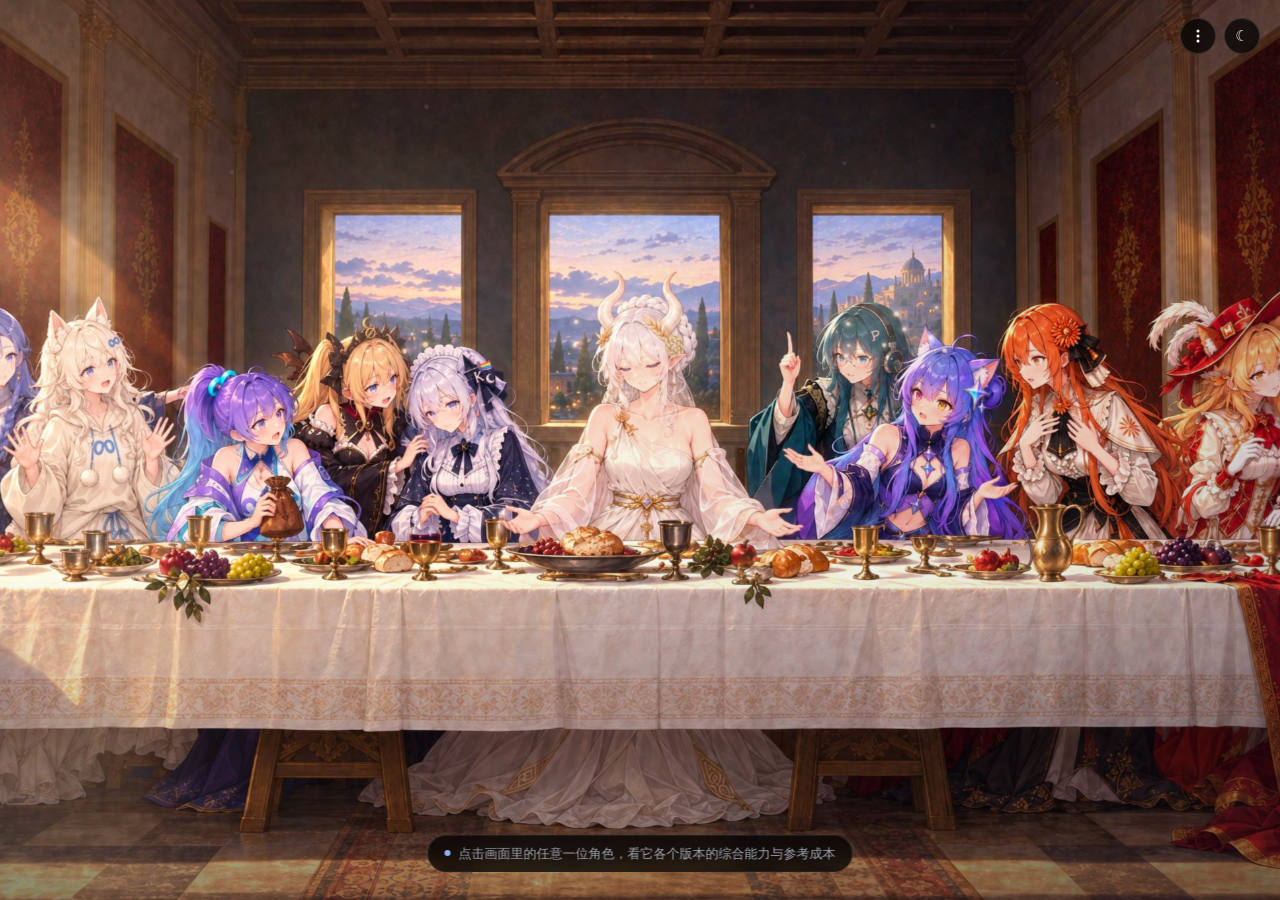
==== last-token-we/index.html @ 9212ab15 "最后的 Token：网页版 + Wallpaper Engine 壁纸版 - last-token/      点角色看模型家族各版本能力（ZeroEval general）与参考价格的互动网页 - " ====
<!DOCTYPE html>
<html lang="zh-CN" class="dark">
<head>
<meta charset="utf-8">
<meta name="viewport" content="width=device-width, initial-scale=1">
<title>最后的 Token · AI 拟人图鉴与模型账本</title>
<meta name="description" content="一张 AI 模型拟人化的“最后的晚餐”，点击画面里的任意角色，查看它各个版本的综合能力与参考成本。">
<link rel="icon" href="data:image/svg+xml,%3Csvg xmlns='http://www.w3.org/2000/svg' viewBox='0 0 32 32'%3E%3Crect width='32' height='32' rx='9' fill='%23f3f4f6'/%3E%3Ctext x='16' y='22' font-family='sans-serif' font-size='17' font-weight='600' fill='%23111827' text-anchor='middle'%3ET%3C/text%3E%3C/svg%3E">
<link rel="stylesheet" href="styles.css">
</head>
<body>

<!-- ========== 画面本体：黄昏宴会厅 + 氛围层 + 角色热区 ========== -->
<div id="stage" aria-hidden="true">

  <!-- 图片所在的空间：整体缩放与平移，热区跟着一起动 -->
  <div id="space">
    <div class="photo"></div>
    <div class="beams" id="beams"></div>
    <div class="windows" id="windows"></div>
    <div class="hotspots" id="hotspots"></div>
  </div>

  <!-- 前景氛围层 -->
  <canvas id="motes"></canvas>
  <div id="cool"></div>
  <div id="wash"></div>
  <div id="ambient"></div>
  <div id="lantern"></div>
  <div id="vignette"></div>
  <canvas id="grain"></canvas>
  <div id="fade"></div>
</div>

<!-- ========== 界面层 ========== -->
<div id="controls">
  <button type="button" id="btn-about" class="ctl icon" aria-label="图鉴与来源" aria-haspopup="dialog" title="图鉴与来源">
    <svg viewBox="0 0 16 16" width="16" height="16" aria-hidden="true" fill="currentColor">
      <circle cx="8" cy="3.1" r="1.5"></circle><circle cx="8" cy="8" r="1.5"></circle><circle cx="8" cy="12.9" r="1.5"></circle>
    </svg>
  </button>
  <button type="button" id="btn-theme" class="ctl icon" aria-label="切换明暗主题" title="切换明暗主题">
    <span data-theme-icon>☾</span>
  </button>
</div>

<p id="hint" role="status">
  <span class="dot" aria-hidden="true"></span>
  点击画面里的任意一位角色，看它各个版本的综合能力与参考成本
</p>

<div id="scrim" hidden></div>

<!-- ========== 角色档案面板 ========== -->
<aside id="panel" aria-labelledby="p-name" aria-hidden="true" hidden>
  <div class="panel-top">
    <div>
      <p class="eyebrow" id="p-eyebrow">角色档案</p>
      <h2 id="p-name">—</h2>
      <p class="panel-org" id="p-org">—</p>
    </div>
    <button type="button" id="p-close" class="icon-btn" aria-label="关闭档案面板">✕</button>
  </div>
  <p class="panel-look" id="p-look"></p>
  <div class="panel-body" id="p-body"></div>
</aside>

<!-- ========== 图鉴与来源 ========== -->
<dialog id="about" aria-labelledby="about-title">
  <div class="about-top">
    <h2 id="about-title">图鉴与来源</h2>
    <button type="button" id="about-close" class="icon-btn" aria-label="关闭">✕</button>
  </div>
  <p class="about-lead">
    这张画里坐着 13 位 AI 模型的拟人形象。点画面里的角色，或点下面任意一行，都能打开它的档案：
    各个版本的综合能力（ZeroEval general 指数）和参考价格。
  </p>
  <ul id="about-list" class="about-list"></ul>

  <h3>数据来源</h3>
  <ul id="about-sources" class="about-sources"></ul>
  <p class="about-note" id="about-state"></p>

  <h3>形象来源与授权</h3>
  <p class="about-note">
    角色的拟人设计与立绘来自
    <a href="https://genderswapai.com/zh-CN/ai-gijinka" target="_blank" rel="noreferrer">genderswapai.com 的 AI 拟人图鉴</a>，
    原画作者为 ZipZipPipe 及社区画师，采用
    <a href="https://creativecommons.org/licenses/by-nc-sa/4.0/" target="_blank" rel="noreferrer">CC BY-NC-SA 4.0</a>
    授权。本站为非商业的同人展示，角色形象版权归原作者所有。
  </p>
  <p class="about-note">
    画中每位角色与厂商的对应关系，是用图鉴的立绘与画中人物的发色、服饰、徽章逐个比对得出的。
  </p>

  <h3>版权与数据</h3>
  <p class="about-note">
    角色形象 © genderswapai.com 图鉴作者（CC BY-NC-SA 4.0）· 能力与价格数据来自 ZeroEval / LLM Stats 与 OpenRouter。
  </p>
  <p class="about-note">
    <button type="button" id="data-status" class="status" title="点击重新拉取实时数据">数据加载中…</button>
  </p>
</dialog>

<script>window.LAST_TOKEN_WALLPAPER = true;</script>
<script src="data/models-snapshot.js"></script>
<script src="data/model-data.js"></script>
<script src="ambience.js"></script>
<script src="app.js"></script>
<script src="wallpaper.js"></script>
</body>
</html>
---- last-token-we/styles.css ----
/* ==========================================================================
   最后的 Token · 样式
   --------------------------------------------------------------------------
   分两部分：
     一、画面层 —— 照片、光柱、窗户、尘埃、暗角、颗粒（坐标基于原图 2880x1440 的百分比）
     二、界面层 —— 面板、按钮、列表、表格，用的是 GitHub 式的克制语言：
         实底、1px 描边、系统字体、单一蓝色强调，深度只靠细线不靠阴影。
   ========================================================================== */

/* ========== 一、画面层 ========== */

:root {
  --warm: 255 202 148;
  --intensity: 1;
  --light: 1;
  --glow: 1;
}

#stage {
  position: fixed;
  inset: 0;
  overflow: hidden;
  background: #05040a;
  z-index: 0;
}

#space {
  position: absolute;
  transform-origin: 50% 50%;
  will-change: transform;
}

.photo {
  position: absolute;
  inset: 0;
  background: #000 url("assets/bg.jpg") center / 100% 100% no-repeat;
  filter: saturate(1.07) contrast(1.07) brightness(0.99);
}

/* 阳光光柱 */
.beams { position: absolute; inset: 0; mix-blend-mode: screen; pointer-events: none; }
.beam { position: absolute; filter: blur(26px); will-change: opacity; }

/* 后墙三扇窗 */
.windows { position: absolute; inset: 0; pointer-events: none; }
.winwrap { position: absolute; }
.win-halo {
  position: absolute;
  inset: -55%;
  mix-blend-mode: screen;
  filter: blur(16px);
  background: radial-gradient(closest-side, rgb(var(--warm) / .24), rgb(var(--warm) / .08) 55%, transparent 78%);
  will-change: opacity;
}
.win { position: absolute; inset: 0; overflow: hidden; mix-blend-mode: screen; }
.win-sky {
  position: absolute;
  inset: -18% -26%;
  background: radial-gradient(112% 78% at 50% 46%, rgb(255 214 170 / .34), rgb(255 168 122 / .13) 52%, transparent 80%);
  animation: skyDrift 26s ease-in-out infinite alternate;
  will-change: transform, opacity;
}
@keyframes skyDrift {
  from { transform: translate3d(-2.5%, 0, 0); }
  to   { transform: translate3d(2.5%, .8%, 0); }
}
.win-tw { position: absolute; left: 0; right: 0; bottom: 0; height: 44%; }
.win-tw i {
  position: absolute;
  width: 4px; height: 4px;
  margin: -2px 0 0 -2px;
  border-radius: 50%;
  background: rgb(255 228 180);
  box-shadow: 0 0 5px 1px rgb(255 190 120 / .85);
  filter: blur(.4px);
  animation: twinkle 5s ease-in-out infinite;
  will-change: opacity;
}
@keyframes twinkle {
  0%, 100% { opacity: .10; }
  42%      { opacity: .92; }
  68%      { opacity: .38; }
}

/* 尘埃 */
#motes {
  position: absolute;
  inset: -6%;
  width: 112%; height: 112%;
  mix-blend-mode: screen;
  pointer-events: none;
}
#cool {
  position: absolute;
  inset: -4%;
  background: linear-gradient(118deg, transparent 40%, rgb(92 118 186 / .17) 86%);
  mix-blend-mode: multiply;
  opacity: .85;
  pointer-events: none;
}
#wash {
  position: absolute;
  inset: -6%;
  mix-blend-mode: screen;
  pointer-events: none;
  background:
    radial-gradient(58% 64% at 3% 14%, rgb(var(--warm) / .34), rgb(var(--warm) / .09) 48%, transparent 76%),
    radial-gradient(48% 42% at 9% 94%, rgb(var(--warm) / .18), transparent 72%);
  will-change: opacity, transform;
}
#ambient {
  position: absolute;
  inset: 0;
  background: rgb(var(--warm) / .03);
  mix-blend-mode: screen;
  pointer-events: none;
  will-change: opacity;
}
#lantern {
  position: absolute;
  left: 0; top: 0;
  width: 42vmax; height: 42vmax;
  margin: -21vmax 0 0 -21vmax;
  background: radial-gradient(closest-side, rgb(var(--warm) / .28), rgb(var(--warm) / .07) 48%, transparent 74%);
  mix-blend-mode: screen;
  opacity: 0;
  pointer-events: none;
  will-change: transform, opacity;
}
#vignette {
  position: absolute;
  inset: -6%;
  pointer-events: none;
  will-change: transform, opacity;
  background:
    radial-gradient(116% 102% at 42% 46%, rgba(0,0,0,0) 36%, rgb(10 6 18 / .46) 74%, rgb(6 4 12 / .80) 100%),
    linear-gradient(to top, rgb(10 5 2 / .36), rgba(0,0,0,0) 38%);
}
#grain {
  position: absolute;
  inset: 0;
  width: 100%; height: 100%;
  opacity: .05;
  mix-blend-mode: overlay;
  pointer-events: none;
}
#fade {
  position: absolute;
  inset: 0;
  background: #05040a;
  opacity: 1;
  transition: opacity 1.8s ease-out;
  pointer-events: none;
}

/* ---------- 角色热区：跟着 #space 一起平移缩放 ---------- */

.hotspots { position: absolute; inset: 0; }

.spot {
  position: absolute;
  padding: 0;
  border: 1px solid transparent;
  border-radius: 18px;
  background: transparent;
  color: inherit;
  font: inherit;
  cursor: pointer;
  transition: background-color 160ms var(--ease), border-color 160ms var(--ease);
}
.spot::after {
  content: "";
  position: absolute;
  inset: -1px;
  border-radius: inherit;
  background: radial-gradient(58% 62% at 50% 46%, rgb(var(--warm) / .22), transparent 72%);
  opacity: 0;
  transition: opacity 180ms var(--ease);
  pointer-events: none;
}
.spot:hover, .spot:focus-visible {
  border-color: rgb(var(--warm) / .55);
  background: rgb(255 240 220 / .05);
  outline: none;
}
.spot:hover::after, .spot:focus-visible::after { opacity: 1; }
.spot:focus-visible { box-shadow: 0 0 0 3px rgb(255 214 170 / .45); }

.spot-tag {
  position: absolute;
  left: 50%;
  bottom: 8px;
  transform: translateX(-50%);
  white-space: nowrap;
  padding: 3px 9px;
  border-radius: 9999px;
  background: rgb(8 6 4 / .78);
  border: 1px solid rgb(var(--warm) / .40);
  color: #ffe9cf;
  font-size: 12px;
  line-height: 1.4;
  letter-spacing: .01em;
  opacity: 0;
  transition: opacity 160ms var(--ease);
  pointer-events: none;
}
.spot:hover .spot-tag, .spot:focus-visible .spot-tag { opacity: 1; }
.spot.is-active { border-color: rgb(var(--warm) / .75); background: rgb(255 240 220 / .07); }
.spot.is-active .spot-tag { opacity: 1; }

/* ========== 二、界面层 ========== */

:root {
  color-scheme: dark;
  --brand-300: #8ab4f8; --brand-500: #4285f4; --brand-600: #8ab4f8; --brand-700: #8ab4f8;
  --gray-100: #f3f4f6; --gray-500: #6b7280;
  --bg: #000000; --surface: #0d0d0d; --surface-2: #121212;
  --border: #1f1f1f; --control-border: #303030;
  --fg: #f3f4f6; --fg-muted: #9ca3af; --fg-faint: #6b7280;
  --accent-bg: #f3f4f6; --accent-fg: #111827;
  --good: #4ade80; --warn: #fbbf24;
  --radius-control: 6px; --radius-card: 12px;
  --ease: cubic-bezier(0.2, 0.7, 0.3, 1);
  --panel-w: 460px;
}

html:not(.dark) {
  color-scheme: light;
  --brand-600: #1a73e8; --brand-700: #0b57d0;
  --bg: #ffffff; --surface: #ffffff; --surface-2: #f9fafb;
  --border: #e5e7eb; --control-border: #d1d5db;
  --fg: #111827; --fg-muted: #4b5563; --fg-faint: #6b7280;
  --accent-bg: #111827; --accent-fg: #ffffff;
  --good: #15803d; --warn: #b45309;
}

* { margin: 0; padding: 0; box-sizing: border-box; }

html, body {
  width: 100%;
  height: 100%;
  overflow: hidden;
  background: #05040a;
}

body {
  font-family: ui-sans-serif, system-ui, -apple-system, "Segoe UI", Roboto,
    "PingFang SC", "Microsoft YaHei", sans-serif;
  -webkit-font-smoothing: antialiased;
  color: var(--fg);
  font-size: 14px;
  line-height: 1.5;
}

h1, h2, h3 { font-weight: 600; letter-spacing: -0.025em; }
code, .mono { font-family: ui-monospace, SFMono-Regular, Menlo, Consolas, monospace; }

.sr-only {
  position: absolute; width: 1px; height: 1px; padding: 0; margin: -1px;
  overflow: hidden; clip: rect(0 0 0 0); white-space: nowrap; border: 0;
}

:focus-visible { outline: 3px solid rgb(107 114 128 / .55); outline-offset: 2px; }

/* ---------- 右上角按钮 ---------- */

#controls {
  position: fixed;
  right: 20px; top: 18px;
  z-index: 12;
  display: flex;
  gap: 8px;
}
.ctl {
  height: 36px;
  padding: 0 13px;
  border-radius: 9999px;
  border: 1px solid var(--control-border);
  background: color-mix(in srgb, var(--bg) 72%, transparent);
  backdrop-filter: blur(10px);
  -webkit-backdrop-filter: blur(10px);
  color: var(--fg);
  font-size: 13px;
  font-family: inherit;
  cursor: pointer;
  transition: background-color 150ms var(--ease), border-color 150ms var(--ease);
}
.ctl:hover { background: var(--surface-2); }
.ctl.icon { width: 36px; padding: 0; display: inline-flex; align-items: center; justify-content: center; }
#btn-theme { font-size: 15px; }

/* ---------- 操作提示 ---------- */

#hint {
  position: fixed;
  left: 50%; bottom: 28px;
  transform: translateX(-50%);
  z-index: 12;
  display: flex;
  align-items: center;
  gap: 8px;
  padding: 8px 16px;
  border-radius: 9999px;
  background: color-mix(in srgb, var(--bg) 74%, transparent);
  border: 1px solid var(--border);
  backdrop-filter: blur(10px);
  -webkit-backdrop-filter: blur(10px);
  color: var(--fg-muted);
  font-size: 13px;
  transition: opacity 400ms var(--ease), transform 400ms var(--ease);
}
#hint .dot {
  width: 6px; height: 6px;
  border-radius: 50%;
  background: var(--brand-600);
  animation: breathe 2.6s ease-in-out infinite;
}
@keyframes breathe { 0%, 100% { opacity: .35; } 50% { opacity: 1; } }
#hint.is-gone { opacity: 0; transform: translate(-50%, 8px); pointer-events: none; }

/* ---------- 右下角：版权与数据状态搬进了「图鉴与来源」窗口 ---------- */

#data-status {
  border: 0;
  padding: 0;
  background: none;
  font: inherit;
  font-size: 12px;
  color: var(--brand-700);
  cursor: pointer;
  text-align: left;
  text-decoration: underline;
  text-underline-offset: 3px;
  transition: color 150ms var(--ease);
}
#data-status:hover { color: var(--fg); }
#data-status .ok { color: var(--good); }
#data-status .warn { color: var(--warn); }

/* 浮在画面上的小标签，字要能顶住明亮的背景 */
#controls .ctl, #hint { text-shadow: none; }

/* 面板停在哪一边，右上角那排按钮就整体让位，别被盖住 */
#controls { transition: opacity 400ms var(--ease), right 240ms var(--ease); }
body.panel-right #controls { right: calc(var(--panel-w) + 20px); }

/* 壁纸模式：鼠标停下几秒就把浮层收干净，桌面上只剩画面 */
body.idle #controls, body.idle #hint { opacity: 0; pointer-events: none; }

/* ---------- 遮罩 ---------- */

#scrim {
  position: fixed;
  inset: 0;
  z-index: 14;
  background: rgb(0 0 0 / .42);
  opacity: 0;
  transition: opacity 160ms var(--ease);
}
#scrim.is-on { opacity: 1; }
#scrim[hidden] { display: none; }

/* ---------- 角色档案面板 ---------- */

#panel {
  position: fixed;
  top: 0; right: 0; bottom: 0;
  z-index: 16;
  width: var(--panel-w);
  max-width: 100vw;
  display: flex;
  flex-direction: column;
  background: var(--surface);
  border-left: 1px solid var(--border);
  transform: translateX(102%);
  transition: transform 240ms var(--ease);
}
#panel[hidden] { display: none; }
#panel.is-open { transform: translateX(0); }

/* 点到画面右半边的人物时，面板改停到左边，免得把刚点开的角色盖住 */
#panel.dock-left {
  right: auto;
  left: 0;
  border-left: 0;
  border-right: 1px solid var(--border);
  transform: translateX(-102%);
}
#panel.dock-left.is-open { transform: translateX(0); }
/* 换边的一瞬间关掉动画，不然会看到它从一边“飘”到另一边 */
#panel.no-anim, #panel.no-anim * { transition: none !important; }

.panel-top {
  display: flex;
  align-items: flex-start;
  justify-content: space-between;
  gap: 12px;
  padding: 20px 20px 0;
}
.eyebrow {
  font-size: 10px;
  letter-spacing: .16em;
  text-transform: uppercase;
  font-family: ui-monospace, SFMono-Regular, Menlo, Consolas, monospace;
  color: var(--brand-600);
  margin-bottom: 6px;
}
.panel-top h2 { font-size: 24px; line-height: 1.2; }
.panel-org { font-size: 12px; color: var(--fg-faint); margin-top: 3px; }
.panel-look {
  padding: 12px 20px 0;
  font-size: 13px;
  color: var(--fg-muted);
}
.icon-btn {
  flex: none;
  width: 32px; height: 32px;
  border-radius: var(--radius-control);
  border: 1px solid var(--control-border);
  background: transparent;
  color: var(--fg-muted);
  font-size: 13px;
  font-family: inherit;
  cursor: pointer;
  transition: color 150ms var(--ease), border-color 150ms var(--ease), background-color 150ms var(--ease);
}
.icon-btn:hover { color: var(--fg); border-color: var(--fg-faint); background: var(--surface-2); }

.panel-body {
  flex: 1;
  min-height: 0;
  overflow-y: auto;
  padding: 18px 20px 28px;
  scrollbar-width: thin;
  scrollbar-color: var(--control-border) transparent;
}
.panel-body::-webkit-scrollbar { width: 8px; }
.panel-body::-webkit-scrollbar-thumb { background: var(--control-border); border-radius: 9999px; }

/* 分区 */
.sec { margin-bottom: 22px; }
.sec:last-child { margin-bottom: 4px; }
.sec-head {
  display: flex;
  align-items: baseline;
  justify-content: space-between;
  gap: 10px;
  margin-bottom: 10px;
}
.sec-head h3 { font-size: 13px; letter-spacing: 0; }
.sec-head span { font-size: 11px; color: var(--fg-faint); }

/* 综合能力卡 */
.ability {
  border: 1px solid var(--border);
  border-radius: var(--radius-card);
  padding: 16px;
  background: var(--surface-2);
}
.ability-top { display: flex; align-items: flex-end; justify-content: space-between; gap: 12px; }
.ability-num {
  font-family: ui-monospace, SFMono-Regular, Menlo, Consolas, monospace;
  font-size: 34px;
  line-height: 1;
  font-weight: 600;
  letter-spacing: -0.03em;
}
.ability-num small { font-size: 12px; font-weight: 400; color: var(--fg-faint); margin-left: 6px; letter-spacing: 0; }
.ability-who { text-align: right; font-size: 12px; color: var(--fg-muted); }
.ability-who b { display: block; color: var(--fg); font-size: 13px; font-weight: 500; }
.bar {
  position: relative;
  height: 6px;
  margin-top: 14px;
  border-radius: 9999px;
  background: color-mix(in srgb, var(--fg-faint) 25%, transparent);
  overflow: hidden;
}
.bar > i {
  position: absolute;
  inset: 0 auto 0 0;
  border-radius: 9999px;
  background: var(--brand-600);
}
.bar-note { display: flex; flex-wrap: wrap; justify-content: space-between; gap: 2px 12px; margin-top: 6px; font-size: 11px; color: var(--fg-faint); }

/* 版本列表 */
.chips { display: flex; gap: 6px; flex-wrap: wrap; }
.chip {
  border-radius: 9999px;
  border: 1px solid var(--border);
  background: transparent;
  color: var(--fg-muted);
  padding: 4px 10px;
  font-size: 12px;
  font-family: inherit;
  cursor: pointer;
  transition: color 150ms var(--ease), border-color 150ms var(--ease), background-color 150ms var(--ease);
}
.chip:hover { background: var(--surface-2); color: var(--fg); }
.chip[aria-pressed="true"] { background: #e8f0fe14; border-color: var(--brand-600); color: var(--brand-600); }

.vlist {
  margin-top: 10px;
  max-height: 18rem;
  overflow-y: auto;
  border: 1px solid var(--border);
  border-radius: var(--radius-card);
  scrollbar-width: thin;
  scrollbar-color: var(--control-border) transparent;
}
.vrow {
  display: grid;
  grid-template-columns: 1fr auto auto;
  align-items: center;
  gap: 10px;
  width: 100%;
  padding: 9px 12px;
  border: 0;
  border-bottom: 1px solid var(--border);
  background: transparent;
  color: inherit;
  font: inherit;
  text-align: left;
  cursor: pointer;
  transition: background-color 150ms var(--ease);
}
.vrow:last-child { border-bottom: 0; }
.vrow:hover { background: var(--surface-2); }
.vrow[aria-current="true"] { background: #e8f0fe12; }
.vrow[aria-current="true"] .vname { color: var(--brand-600); }
.vname { font-size: 13px; font-weight: 500; overflow: hidden; text-overflow: ellipsis; white-space: nowrap; }
.vdate { font-size: 11px; color: var(--fg-faint); font-family: ui-monospace, SFMono-Regular, Menlo, Consolas, monospace; }
.vscore {
  font-size: 12px;
  font-family: ui-monospace, SFMono-Regular, Menlo, Consolas, monospace;
  color: var(--fg);
  min-width: 40px;
  text-align: right;
}
.vscore.is-none { color: var(--fg-faint); }

/* 详情：键值表 */
.kv {
  display: grid;
  grid-template-columns: auto 1fr;
  gap: 7px 14px;
  padding: 14px;
  border: 1px solid var(--border);
  border-radius: var(--radius-card);
  font-size: 13px;
}
.kv dt { color: var(--fg-faint); white-space: nowrap; font-size: 12px; }
.kv dd { text-align: right; }

/* 基准分 */
.bench { margin-top: 12px; }
.bench-row {
  display: grid;
  grid-template-columns: 1fr 46px;
  gap: 4px 10px;
  align-items: center;
  padding: 6px 0;
  border-bottom: 1px solid var(--border);
}
.bench-row:last-child { border-bottom: 0; }
.bench-name { font-size: 12px; }
.bench-name em { font-style: normal; color: var(--fg-faint); font-size: 11px; margin-left: 6px; }
.bench-val {
  font-size: 12px;
  text-align: right;
  font-family: ui-monospace, SFMono-Regular, Menlo, Consolas, monospace;
}
.bench-bar {
  grid-column: 1 / -1;
  height: 4px;
  border-radius: 9999px;
  background: color-mix(in srgb, var(--fg-faint) 22%, transparent);
  overflow: hidden;
}
.bench-bar > i { display: block; height: 100%; border-radius: 9999px; background: var(--brand-500); }

/* 价格表 */
table.price {
  width: 100%;
  border-collapse: collapse;
  font-size: 13px;
  border: 1px solid var(--border);
  border-radius: var(--radius-card);
  overflow: hidden;
}
table.price th, table.price td {
  padding: 8px 12px;
  text-align: right;
  border-bottom: 1px solid var(--border);
  font-weight: 400;
}
table.price th:first-child, table.price td:first-child { text-align: left; }
table.price thead th { color: var(--fg-faint); font-size: 11px; font-weight: 500; }
table.price tbody tr:last-child td { border-bottom: 0; }
table.price td.mono { font-family: ui-monospace, SFMono-Regular, Menlo, Consolas, monospace; }
table.price .total { font-weight: 600; }

.note { margin-top: 8px; font-size: 11px; color: var(--fg-faint); line-height: 1.6; }
.empty {
  padding: 14px;
  border: 1px dashed var(--control-border);
  border-radius: var(--radius-card);
  font-size: 13px;
  color: var(--fg-muted);
}
.badge {
  display: inline-block;
  padding: 2px 8px;
  border-radius: 9999px;
  font-size: 11px;
  border: 1px solid var(--border);
  color: var(--fg-muted);
  margin-right: 6px;
}
.badge.warn { color: var(--warn); border-color: color-mix(in srgb, var(--warn) 45%, transparent); }

/* ---------- 关于对话框 ---------- */

#about {
  z-index: 20;
  margin: auto;
  width: min(660px, calc(100vw - 32px));
  max-height: min(78vh, 720px);
  overflow-y: auto;
  padding: 24px;
  border: 1px solid var(--border);
  border-radius: var(--radius-card);
  background: var(--surface);
  color: var(--fg);
  scrollbar-width: thin;
}
#about::backdrop { background: rgb(0 0 0 / .62); }
#about[open] { animation: rise 280ms var(--ease); }
@keyframes rise { from { opacity: 0; transform: translateY(10px); } to { opacity: 1; transform: none; } }
.about-top { display: flex; align-items: center; justify-content: space-between; gap: 12px; }
.about-top h2 { font-size: 20px; }
.about-lead { margin: 12px 0 16px; font-size: 13px; color: var(--fg-muted); }
#about h3 { font-size: 13px; margin: 20px 0 8px; }
.about-list {
  list-style: none;
  display: grid;
  grid-template-columns: repeat(2, minmax(0, 1fr));
  gap: 6px;
}
.about-list button {
  width: 100%;
  display: flex;
  align-items: baseline;
  gap: 8px;
  padding: 7px 10px;
  border: 1px solid var(--border);
  border-radius: var(--radius-control);
  background: transparent;
  color: inherit;
  font: inherit;
  text-align: left;
  cursor: pointer;
  transition: border-color 150ms var(--ease), background-color 150ms var(--ease);
}
.about-list button:hover { border-color: var(--brand-600); background: var(--surface-2); }
.about-list .num {
  font-family: ui-monospace, SFMono-Regular, Menlo, Consolas, monospace;
  font-size: 11px;
  color: var(--brand-600);
}
.about-list .who { font-size: 13px; }
.about-list .where { margin-left: auto; font-size: 11px; color: var(--fg-faint); }
.about-sources { list-style: none; display: grid; gap: 8px; }
.about-sources li { font-size: 12px; color: var(--fg-muted); }
.about-sources a { color: var(--brand-700); }
.about-note { font-size: 12px; color: var(--fg-muted); margin-top: 8px; }
.about-note a { color: var(--brand-700); }

/* ---------- 移动端 ---------- */

@media (max-width: 640px) {
  :root { --panel-w: 100vw; }
  #controls { right: 12px; top: 12px; }
  #hint { width: calc(100vw - 24px); justify-content: center; font-size: 12px; bottom: 24px; }
  #panel, #panel.dock-left {
    top: auto;
    left: 0;
    right: 0;
    height: 78vh;
    border-left: 0;
    border-right: 0;
    border-top: 1px solid var(--border);
    border-radius: 14px 14px 0 0;
    transform: translateY(102%);
  }
  #panel.is-open, #panel.dock-left.is-open { transform: translateY(0); }
  /* 手机上右上角那排按钮不跟着面板跑 */
  body.panel-right #controls { right: 12px; }
  .about-list { grid-template-columns: 1fr; }
  .panel-top h2 { font-size: 21px; }
}

@media (prefers-reduced-motion: reduce) {
  * { animation: none !important; transition: none !important; }
}
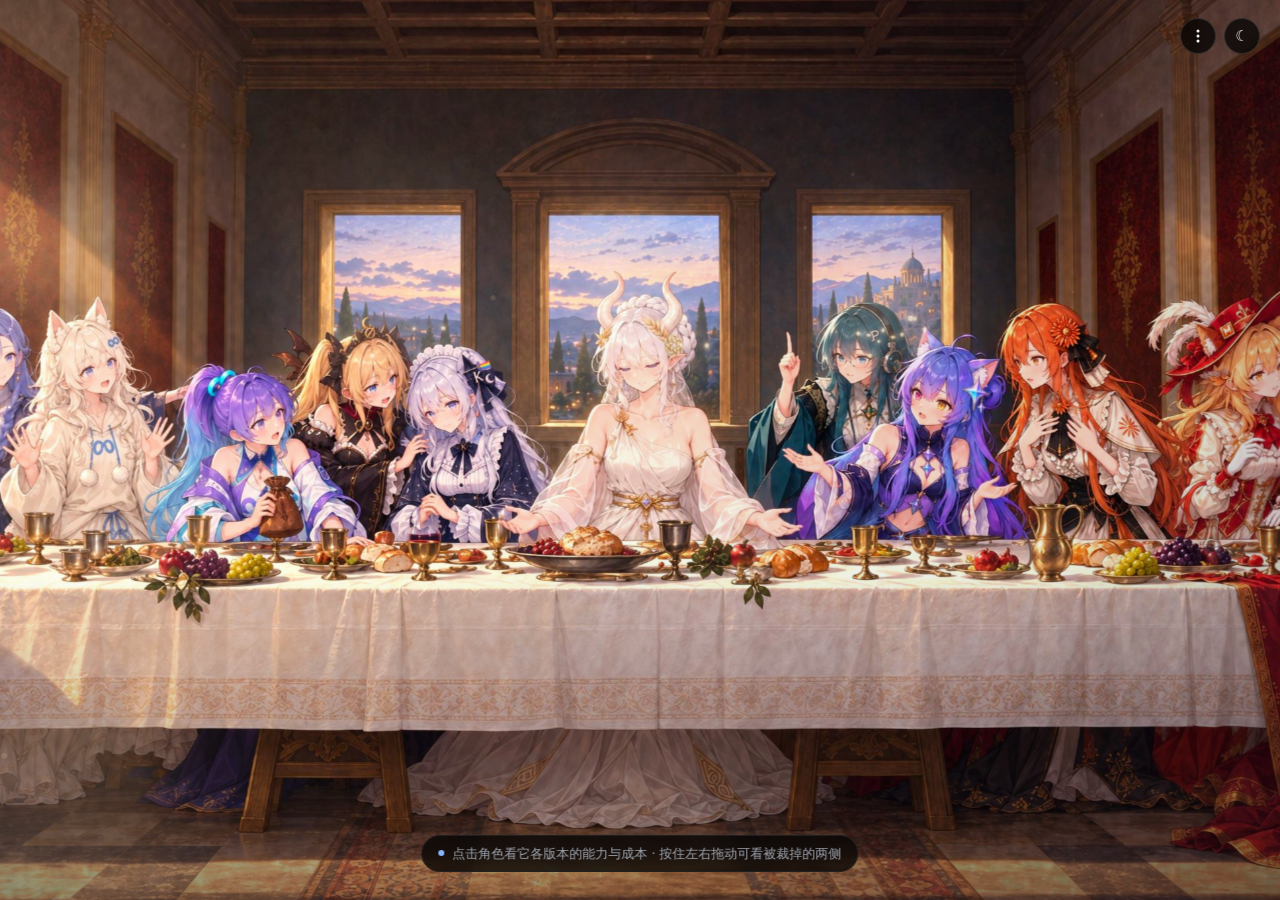
==== commit a7e69207: "画面不再自己左右移，改成按住左键/手指拖动看被裁掉的部分 - ambience.js：删掉全景往返滚动（panEase / PAN_PERIOD / PAN_LIMIT / panspeed），   " ====
--- a/last-token-we/index.html
+++ b/last-token-we/index.html
@@ -46,7 +46,7 @@
 
 <p id="hint" role="status">
   <span class="dot" aria-hidden="true"></span>
-  点击画面里的任意一位角色，看它各个版本的综合能力与参考成本
+  点击角色看它各版本的能力与成本 · 按住左右拖动可看被裁掉的两侧
 </p>
 
 <div id="scrim" hidden></div>
--- a/last-token-we/styles.css
+++ b/last-token-we/styles.css
@@ -22,7 +22,14 @@
   overflow: hidden;
   background: #05040a;
   z-index: 0;
-}
+  /* 画面是一整块可拖动的面：交给 Pointer Events 处理，浏览器别自己滚/缩 */
+  touch-action: none;
+  user-select: none;
+  -webkit-user-select: none;
+  cursor: grab;
+}
+#stage.is-dragging { cursor: grabbing; }
+#stage.is-dragging .spot { cursor: grabbing; }
 
 #space {
   position: absolute;
@@ -295,6 +302,7 @@
   position: fixed;
   left: 50%; bottom: 28px;
   transform: translateX(-50%);
+  pointer-events: none;
   z-index: 12;
   display: flex;
   align-items: center;
